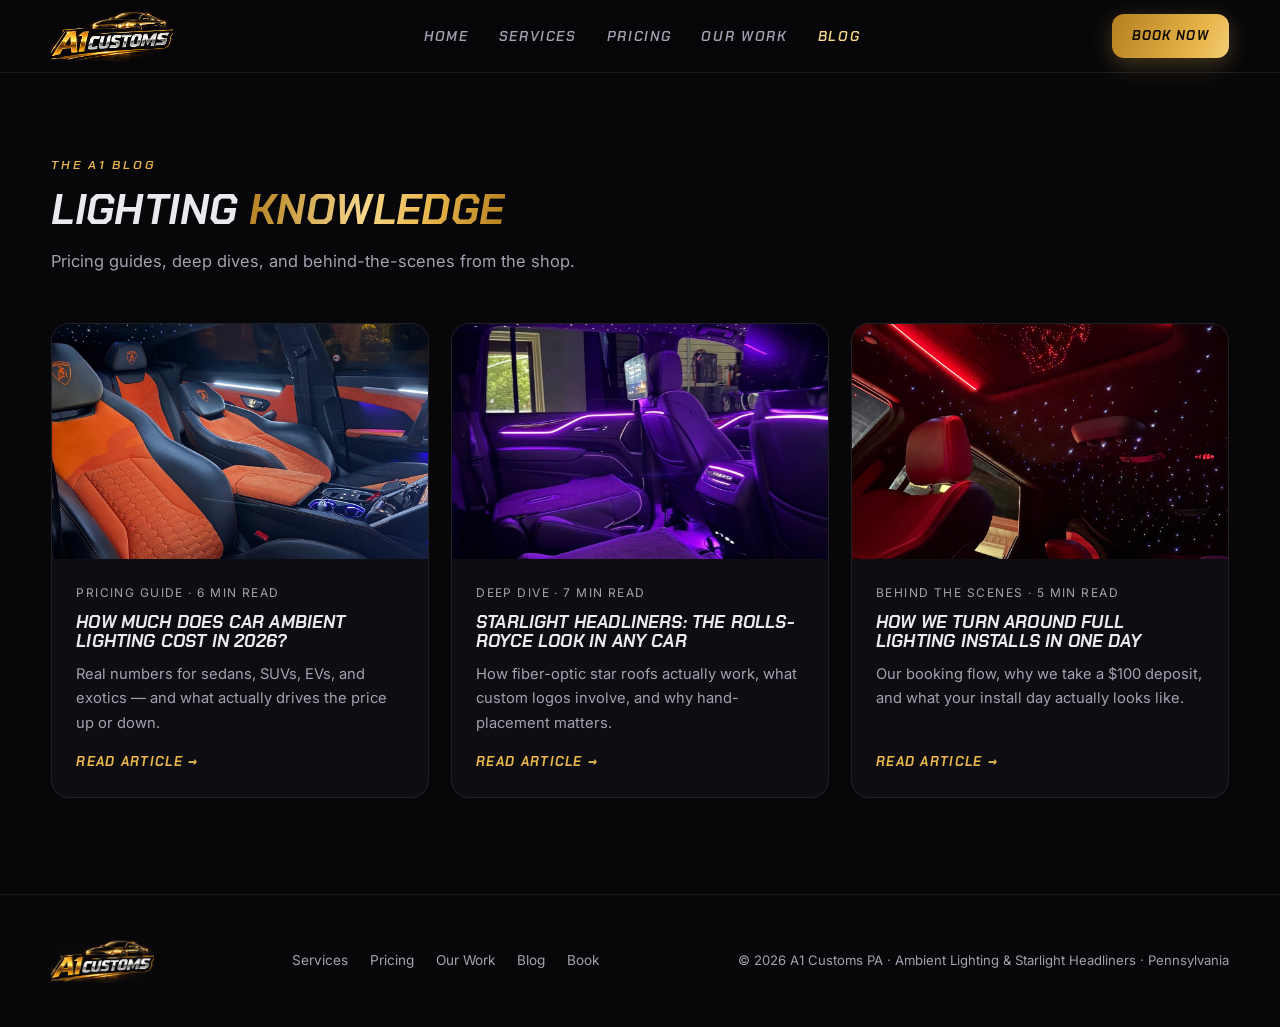
==== blog/index.html @ 13cc9f5a "A1 Customs PA website — ambient lighting & starlight headliners Full static site: home, gallery (9 p" ====
<!DOCTYPE html>
<html lang="en">
<head>
  <meta charset="UTF-8" />
  <meta name="viewport" content="width=device-width, initial-scale=1.0" />
  <title>Blog — A1 Customs PA | Ambient Lighting &amp; Starlight Guides</title>
  <meta name="description" content="Guides and behind-the-scenes from A1 Customs PA: ambient lighting pricing, starlight headliners explained, and how our same-day installs work." />
  <link rel="icon" type="image/png" href="../assets/img/logo.png" />
  <link rel="preconnect" href="https://fonts.googleapis.com" />
  <link rel="preconnect" href="https://fonts.gstatic.com" crossorigin />
  <link href="https://fonts.googleapis.com/css2?family=Chakra+Petch:ital,wght@0,600;0,700;1,600;1,700&family=Inter:wght@400;500;600&display=swap" rel="stylesheet" />
  <link rel="stylesheet" href="../css/style.css" />
</head>
<body>

  <nav class="nav">
    <div class="container nav-inner">
      <a class="nav-logo" href="../index.html"><img src="../assets/img/logo-tight.png" alt="A1 Customs PA" /></a>
      <ul class="nav-links">
        <li><a href="../index.html">Home</a></li>
        <li><a href="../index.html#services">Services</a></li>
        <li><a href="../index.html#pricing">Pricing</a></li>
        <li><a href="../gallery.html">Our Work</a></li>
        <li><a href="index.html" class="active">Blog</a></li>
      </ul>
      <div style="display:flex;align-items:center;gap:14px;">
        <a href="../book.html" class="btn btn-gold">Book Now</a>
        <button class="nav-burger" aria-label="Menu"><span></span><span></span><span></span></button>
      </div>
    </div>
  </nav>

  <section class="section" style="padding-top:150px;">
    <div class="container">
      <div class="section-head">
        <span class="eyebrow">The A1 Blog</span>
        <h2>Lighting <span class="gold-text">Knowledge</span></h2>
        <p>Pricing guides, deep dives, and behind-the-scenes from the shop.</p>
      </div>
      <div class="cards-3">
        <a class="blog-card reveal" href="ambient-lighting-cost.html">
          <div class="media"><img src="../assets/img/urus-orange-interior.jpg" alt="" loading="lazy" /></div>
          <div class="body">
            <div class="meta">Pricing Guide · 6 min read</div>
            <h3>How Much Does Car Ambient Lighting Cost in 2026?</h3>
            <p>Real numbers for sedans, SUVs, EVs, and exotics — and what actually drives the price up or down.</p>
            <span class="read">Read Article →</span>
          </div>
        </a>
        <a class="blog-card reveal" href="starlight-headliners.html">
          <div class="media"><img src="../assets/img/escalade-purple-starlight.jpg" alt="" loading="lazy" /></div>
          <div class="body">
            <div class="meta">Deep Dive · 7 min read</div>
            <h3>Starlight Headliners: The Rolls-Royce Look In Any Car</h3>
            <p>How fiber-optic star roofs actually work, what custom logos involve, and why hand-placement matters.</p>
            <span class="read">Read Article →</span>
          </div>
        </a>
        <a class="blog-card reveal" href="same-day-installs.html">
          <div class="media"><img src="../assets/img/hellcat-red-starlight.jpg" alt="" loading="lazy" /></div>
          <div class="body">
            <div class="meta">Behind The Scenes · 5 min read</div>
            <h3>How We Turn Around Full Lighting Installs In One Day</h3>
            <p>Our booking flow, why we take a $100 deposit, and what your install day actually looks like.</p>
            <span class="read">Read Article →</span>
          </div>
        </a>
      </div>
    </div>
  </section>

  <footer>
    <div class="container foot-inner">
      <img src="../assets/img/logo-tight.png" alt="A1 Customs PA" />
      <div class="foot-links">
        <a href="../index.html#services">Services</a>
        <a href="../index.html#pricing">Pricing</a>
        <a href="../gallery.html">Our Work</a>
        <a href="index.html">Blog</a>
        <a href="../book.html">Book</a>
      </div>
      <p>© 2026 A1 Customs PA · Ambient Lighting &amp; Starlight Headliners · Pennsylvania</p>
    </div>
  </footer>

  <script src="../js/main.js"></script>
</body>
</html>
---- css/style.css ----
/* ============================================================
   A1 CUSTOMS PA — ambient lighting & starlight headliners
   Black chrome + gold, with RGB ambient glow accents
   ============================================================ */

:root {
  --bg: #07070a;
  --bg-2: #0d0d12;
  --bg-3: #14141b;
  --line: rgba(255, 255, 255, 0.08);
  --text: #e9e9ee;
  --muted: #a2a2b0;
  --gold: #e8b64c;
  --gold-2: #f6d78a;
  --gold-deep: #b47f1f;
  --glow-a: #7b2ff7; /* purple */
  --glow-b: #00d4ff; /* cyan   */
  --glow-c: #ff2d78; /* magenta*/
  --radius: 18px;
  --font-display: "Chakra Petch", sans-serif;
  --font-body: "Inter", -apple-system, sans-serif;
}

* { margin: 0; padding: 0; box-sizing: border-box; }
html { scroll-behavior: smooth; }

body {
  background: var(--bg);
  color: var(--text);
  font-family: var(--font-body);
  font-size: 16.5px;
  line-height: 1.65;
  -webkit-font-smoothing: antialiased;
  overflow-x: hidden;
}

img, video { max-width: 100%; display: block; }
a { color: inherit; text-decoration: none; }

h1, h2, h3, h4 {
  font-family: var(--font-display);
  font-weight: 700;
  font-style: italic;
  letter-spacing: 0.01em;
  line-height: 1.12;
  text-transform: uppercase;
}

.container { width: min(1180px, 92%); margin: 0 auto; }

::selection { background: var(--gold); color: #000; }

/* ---------- gold + glow utilities ---------- */
.gold-text {
  background: linear-gradient(100deg, var(--gold-deep) 0%, var(--gold-2) 45%, var(--gold) 70%, var(--gold-deep) 100%);
  -webkit-background-clip: text;
  background-clip: text;
  color: transparent;
}
.ambient-line {
  height: 2px;
  border: 0;
  background: linear-gradient(90deg, transparent, var(--glow-a), var(--glow-b), var(--glow-c), transparent);
  filter: drop-shadow(0 0 6px rgba(123, 47, 247, 0.8));
}

.eyebrow {
  font-family: var(--font-display);
  font-style: italic;
  font-weight: 600;
  text-transform: uppercase;
  letter-spacing: 0.22em;
  font-size: 0.78rem;
  color: var(--gold);
}

.section { padding: 96px 0; position: relative; }
.section-head { max-width: 640px; margin-bottom: 48px; }
.section-head h2 { font-size: clamp(1.7rem, 3.6vw, 2.6rem); margin: 10px 0 14px; }
.section-head p { color: var(--muted); }

/* ---------- nav ---------- */
.nav {
  position: fixed; inset: 0 0 auto 0; z-index: 60;
  backdrop-filter: blur(14px);
  -webkit-backdrop-filter: blur(14px);
  background: rgba(7, 7, 10, 0.72);
  border-bottom: 1px solid var(--line);
  transition: background 0.3s ease;
}
.nav-inner {
  display: flex; align-items: center; justify-content: space-between;
  height: 72px;
}
.nav-logo img { height: 52px; width: auto; mix-blend-mode: screen; }
.nav-links { display: flex; align-items: center; gap: 30px; list-style: none; }
.nav-links a {
  font-family: var(--font-display); font-style: italic; font-weight: 600;
  font-size: 0.86rem; letter-spacing: 0.12em; text-transform: uppercase;
  color: var(--muted); transition: color 0.2s;
}
.nav-links a:hover, .nav-links a.active { color: var(--gold-2); }

.btn {
  display: inline-flex; align-items: center; justify-content: center; gap: 10px;
  font-family: var(--font-display); font-style: italic; font-weight: 700;
  text-transform: uppercase; letter-spacing: 0.1em; font-size: 0.9rem;
  padding: 14px 28px; border-radius: 12px; border: 0; cursor: pointer;
  transition: transform 0.18s ease, box-shadow 0.18s ease, filter 0.18s;
}
.btn-gold {
  background: linear-gradient(115deg, var(--gold-deep), var(--gold) 40%, var(--gold-2) 60%, var(--gold-deep));
  background-size: 200% 100%;
  color: #120c02;
  box-shadow: 0 6px 24px rgba(232, 182, 76, 0.28);
}
.btn-gold:hover { transform: translateY(-2px); background-position: 100% 0; box-shadow: 0 10px 34px rgba(232, 182, 76, 0.4); }
.btn-ghost {
  background: transparent; color: var(--text);
  border: 1px solid rgba(255, 255, 255, 0.22);
}
.btn-ghost:hover { border-color: var(--gold); color: var(--gold-2); transform: translateY(-2px); }
.btn-lg { padding: 17px 36px; font-size: 1rem; }
.nav .btn { padding: 11px 20px; font-size: 0.8rem; }

.nav-burger { display: none; background: none; border: 0; cursor: pointer; padding: 8px; }
.nav-burger span { display: block; width: 24px; height: 2px; background: var(--text); margin: 5px 0; transition: 0.25s; }

/* ---------- hero ---------- */
.hero {
  position: relative; min-height: 100svh;
  display: flex; align-items: center;
  padding: 130px 0 80px;
  overflow: hidden;
  background:
    radial-gradient(900px 500px at 85% 15%, rgba(123, 47, 247, 0.14), transparent 60%),
    radial-gradient(700px 460px at 10% 85%, rgba(0, 212, 255, 0.1), transparent 60%),
    var(--bg);
}
#starfield { position: absolute; inset: 0; width: 100%; height: 100%; pointer-events: none; }

.hero-grid {
  position: relative; z-index: 2;
  display: grid; grid-template-columns: 1.15fr 0.85fr;
  gap: 56px; align-items: center;
}
.hero h1 {
  font-size: clamp(2.3rem, 5.4vw, 4rem);
  margin: 18px 0 20px;
}
.hero-sub { color: var(--muted); font-size: 1.1rem; max-width: 520px; margin-bottom: 34px; }
.hero-ctas { display: flex; gap: 16px; flex-wrap: wrap; margin-bottom: 44px; }

.hero-stats { display: flex; gap: 34px; flex-wrap: wrap; }
.hero-stat .num {
  font-family: var(--font-display); font-style: italic; font-weight: 700;
  font-size: 1.5rem; color: var(--gold);
}
.hero-stat .lbl { font-size: 0.8rem; color: var(--muted); letter-spacing: 0.06em; text-transform: uppercase; }

/* phone-frame video */
.hero-media { display: flex; justify-content: center; }
.phone-frame {
  position: relative; width: min(330px, 78vw); aspect-ratio: 9 / 16;
  border-radius: 34px; overflow: hidden;
  border: 1px solid rgba(255, 255, 255, 0.16);
  box-shadow:
    0 0 0 6px rgba(255, 255, 255, 0.04),
    0 30px 80px rgba(0, 0, 0, 0.7),
    0 0 60px rgba(123, 47, 247, 0.35),
    0 0 120px rgba(0, 212, 255, 0.18);
}
.phone-frame video { width: 100%; height: 100%; object-fit: cover; }
.phone-frame::after {
  content: ""; position: absolute; inset: 0; pointer-events: none;
  background: linear-gradient(180deg, rgba(0,0,0,0.18), transparent 22%, transparent 78%, rgba(0,0,0,0.3));
}

/* ---------- ticker ---------- */
.ticker {
  border-top: 1px solid var(--line); border-bottom: 1px solid var(--line);
  background: var(--bg-2); overflow: hidden; padding: 16px 0;
}
.ticker-track {
  display: flex; gap: 56px; white-space: nowrap; width: max-content;
  animation: ticker 30s linear infinite;
}
.ticker span {
  font-family: var(--font-display); font-style: italic; font-weight: 600;
  text-transform: uppercase; letter-spacing: 0.16em; font-size: 0.84rem;
  color: var(--muted);
}
.ticker span b { color: var(--gold); font-weight: 700; }
@keyframes ticker { to { transform: translateX(-50%); } }

/* ---------- service / pricing cards ---------- */
.cards-3 { display: grid; grid-template-columns: repeat(3, 1fr); gap: 22px; }

.svc-card {
  position: relative; border-radius: var(--radius); overflow: hidden;
  background: var(--bg-2); border: 1px solid var(--line);
  transition: transform 0.25s ease, box-shadow 0.25s ease, border-color 0.25s;
}
.svc-card:hover { transform: translateY(-6px); border-color: rgba(232, 182, 76, 0.5); box-shadow: 0 24px 60px rgba(0, 0, 0, 0.55); }
.svc-card .media { position: relative; aspect-ratio: 4 / 3; overflow: hidden; }
.svc-card .media img, .svc-card .media video { width: 100%; height: 100%; object-fit: cover; transition: transform 0.5s ease; }
.svc-card:hover .media img, .svc-card:hover .media video { transform: scale(1.05); }
.svc-card .media::after {
  content: ""; position: absolute; inset: 0;
  background: linear-gradient(180deg, transparent 45%, rgba(7, 7, 10, 0.92));
}
.svc-card .body { padding: 22px 24px 26px; position: relative; margin-top: -46px; z-index: 2; }
.svc-card h3 { font-size: 1.2rem; margin-bottom: 8px; }
.svc-card p { color: var(--muted); font-size: 0.95rem; }

.price-tag {
  display: inline-block; margin-top: 14px;
  font-family: var(--font-display); font-style: italic; font-weight: 700;
  font-size: 1.25rem; color: var(--gold);
}
.price-tag small { font-size: 0.72rem; color: var(--muted); font-weight: 600; letter-spacing: 0.08em; margin-right: 6px; }

/* ---------- pricing table ---------- */
.pricing-wrap { display: grid; grid-template-columns: repeat(3, 1fr); gap: 22px; align-items: stretch; }
.price-col {
  background: var(--bg-2); border: 1px solid var(--line); border-radius: var(--radius);
  padding: 34px 30px; position: relative; overflow: hidden;
  display: flex; flex-direction: column;
}
.price-col.featured {
  border-color: rgba(232, 182, 76, 0.55);
  background:
    radial-gradient(420px 220px at 50% 0%, rgba(232, 182, 76, 0.1), transparent 70%),
    var(--bg-2);
  box-shadow: 0 20px 60px rgba(0, 0, 0, 0.5);
}
.price-col .tag {
  position: absolute; top: 18px; right: 18px;
  font-family: var(--font-display); font-style: italic; font-weight: 700;
  font-size: 0.66rem; letter-spacing: 0.14em; text-transform: uppercase;
  color: #120c02; background: linear-gradient(115deg, var(--gold), var(--gold-2));
  padding: 5px 10px; border-radius: 30px;
}
.price-col h3 { font-size: 1.15rem; margin-bottom: 4px; }
.price-col .col-sub { color: var(--muted); font-size: 0.86rem; margin-bottom: 20px; }
.price-rows { list-style: none; margin-bottom: 24px; flex: 1; }
.price-rows li {
  display: flex; justify-content: space-between; align-items: baseline; gap: 12px;
  padding: 13px 0; border-bottom: 1px dashed rgba(255, 255, 255, 0.1);
  font-size: 0.97rem;
}
.price-rows li:last-child { border-bottom: 0; }
.price-rows .veh { color: var(--text); }
.price-rows .veh small { display: block; color: var(--muted); font-size: 0.78rem; }
.price-rows .amt {
  font-family: var(--font-display); font-style: italic; font-weight: 700;
  color: var(--gold); white-space: nowrap;
}
.price-rows .amt small { font-size: 0.66rem; color: var(--muted); letter-spacing: 0.06em; margin-right: 4px; }

.same-day {
  margin-top: 40px; text-align: center;
  border: 1px solid rgba(232, 182, 76, 0.35); border-radius: var(--radius);
  background:
    radial-gradient(600px 200px at 50% 0%, rgba(232, 182, 76, 0.08), transparent 70%),
    var(--bg-2);
  padding: 30px 24px;
  font-family: var(--font-display); font-style: italic; font-weight: 700;
  text-transform: uppercase; letter-spacing: 0.1em; font-size: 1.05rem;
}
.same-day b { color: var(--gold); }

/* ---------- gallery ---------- */
.masonry { columns: 3; column-gap: 18px; }
.masonry > * { break-inside: avoid; margin-bottom: 18px; }
.g-item {
  position: relative; border-radius: 14px; overflow: hidden;
  border: 1px solid var(--line); cursor: pointer;
  transition: transform 0.25s, box-shadow 0.25s;
}
.g-item:hover { transform: translateY(-4px); box-shadow: 0 18px 50px rgba(0, 0, 0, 0.6); }
.g-item img, .g-item video { width: 100%; }
.g-item .cap {
  position: absolute; inset: auto 0 0 0; padding: 30px 16px 12px;
  background: linear-gradient(180deg, transparent, rgba(0, 0, 0, 0.85));
  font-family: var(--font-display); font-style: italic; font-weight: 600;
  font-size: 0.8rem; letter-spacing: 0.1em; text-transform: uppercase;
  color: rgba(255, 255, 255, 0.9);
  opacity: 0; transition: opacity 0.25s;
}
.g-item:hover .cap { opacity: 1; }
.g-item .play-badge {
  position: absolute; top: 12px; right: 12px;
  width: 34px; height: 34px; border-radius: 50%;
  background: rgba(0, 0, 0, 0.55); backdrop-filter: blur(6px);
  display: flex; align-items: center; justify-content: center;
  color: var(--gold); font-size: 0.7rem;
  border: 1px solid rgba(255, 255, 255, 0.2);
}

/* lightbox */
.lightbox {
  position: fixed; inset: 0; z-index: 90; display: none;
  align-items: center; justify-content: center;
  background: rgba(4, 4, 6, 0.94); backdrop-filter: blur(10px);
  padding: 4vh 4vw;
}
.lightbox.open { display: flex; }
.lightbox img, .lightbox video { max-height: 88vh; max-width: 92vw; border-radius: 12px; }
.lightbox-close {
  position: absolute; top: 22px; right: 26px; background: none; border: 0;
  color: #fff; font-size: 2rem; cursor: pointer; line-height: 1;
}

/* ---------- process ---------- */
.steps { display: grid; grid-template-columns: repeat(4, 1fr); gap: 20px; counter-reset: step; }
.step {
  background: var(--bg-2); border: 1px solid var(--line); border-radius: var(--radius);
  padding: 28px 24px; position: relative;
}
.step::before {
  counter-increment: step; content: "0" counter(step);
  font-family: var(--font-display); font-style: italic; font-weight: 700;
  font-size: 2rem;
  background: linear-gradient(115deg, var(--gold-deep), var(--gold-2));
  -webkit-background-clip: text; background-clip: text; color: transparent;
  display: block; margin-bottom: 10px;
}
.step h3 { font-size: 1rem; margin-bottom: 8px; }
.step p { color: var(--muted); font-size: 0.9rem; }

/* ---------- deposit ---------- */
.deposit-box {
  display: grid; grid-template-columns: 1fr 1fr; gap: 40px; align-items: center;
  background:
    radial-gradient(600px 300px at 0% 50%, rgba(123, 47, 247, 0.12), transparent 60%),
    var(--bg-2);
  border: 1px solid var(--line); border-radius: 24px; padding: 48px;
}
.deposit-box h2 { font-size: clamp(1.5rem, 3vw, 2.1rem); margin: 8px 0 16px; }
.deposit-box p { color: var(--muted); }
.deposit-rules { list-style: none; margin-top: 18px; }
.deposit-rules li {
  padding: 10px 0 10px 30px; position: relative; color: var(--text); font-size: 0.97rem;
}
.deposit-rules li::before {
  content: "→"; position: absolute; left: 0; color: var(--gold); font-weight: 700;
}
.deposit-amount {
  text-align: center; padding: 40px 20px;
  border: 1px dashed rgba(232, 182, 76, 0.45); border-radius: 20px;
}
.deposit-amount .big {
  font-family: var(--font-display); font-style: italic; font-weight: 700;
  font-size: 4rem; line-height: 1;
  background: linear-gradient(115deg, var(--gold-deep), var(--gold-2) 60%, var(--gold));
  -webkit-background-clip: text; background-clip: text; color: transparent;
}
.deposit-amount .sub { color: var(--muted); text-transform: uppercase; letter-spacing: 0.14em; font-size: 0.78rem; margin-top: 10px; }

/* ---------- blog cards ---------- */
.blog-card {
  background: var(--bg-2); border: 1px solid var(--line); border-radius: var(--radius);
  overflow: hidden; transition: transform 0.25s, border-color 0.25s;
  display: flex; flex-direction: column;
}
.blog-card:hover { transform: translateY(-6px); border-color: rgba(232, 182, 76, 0.45); }
.blog-card .media { aspect-ratio: 16 / 10; overflow: hidden; }
.blog-card .media img { width: 100%; height: 100%; object-fit: cover; }
.blog-card .body { padding: 24px; flex: 1; display: flex; flex-direction: column; }
.blog-card .meta { font-size: 0.75rem; color: var(--muted); text-transform: uppercase; letter-spacing: 0.12em; margin-bottom: 10px; }
.blog-card h3 { font-size: 1.1rem; margin-bottom: 10px; }
.blog-card p { color: var(--muted); font-size: 0.92rem; flex: 1; }
.blog-card .read { margin-top: 16px; color: var(--gold); font-family: var(--font-display); font-style: italic; font-weight: 700; font-size: 0.82rem; letter-spacing: 0.1em; text-transform: uppercase; }

/* ---------- article ---------- */
.article { max-width: 760px; margin: 0 auto; padding: 140px 0 90px; }
.article h1 { font-size: clamp(1.9rem, 4vw, 2.8rem); margin: 14px 0 18px; }
.article .meta { color: var(--muted); font-size: 0.85rem; text-transform: uppercase; letter-spacing: 0.12em; }
.article .lede { font-size: 1.15rem; color: var(--muted); margin: 20px 0 30px; }
.article img { border-radius: 14px; margin: 30px 0; border: 1px solid var(--line); }
.article h2 { font-size: 1.45rem; margin: 44px 0 14px; }
.article h3 { font-size: 1.15rem; margin: 30px 0 10px; }
.article p { margin-bottom: 18px; color: #cfcfd8; }
.article ul, .article ol { margin: 0 0 18px 22px; color: #cfcfd8; }
.article li { margin-bottom: 8px; }
.article table { width: 100%; border-collapse: collapse; margin: 24px 0; }
.article th, .article td { text-align: left; padding: 12px 14px; border-bottom: 1px solid var(--line); }
.article th { font-family: var(--font-display); font-style: italic; text-transform: uppercase; font-size: 0.78rem; letter-spacing: 0.1em; color: var(--gold); }
.article td.amt { font-family: var(--font-display); font-style: italic; font-weight: 700; color: var(--gold); }
.article blockquote {
  border-left: 3px solid var(--gold); padding: 6px 0 6px 20px; margin: 24px 0;
  color: var(--text); font-style: italic;
}
.article .cta-strip {
  margin-top: 44px; padding: 30px; border-radius: var(--radius);
  background: var(--bg-2); border: 1px solid rgba(232, 182, 76, 0.35);
  display: flex; align-items: center; justify-content: space-between; gap: 20px; flex-wrap: wrap;
}

/* ---------- booking ---------- */
.book-grid { display: grid; grid-template-columns: 1.05fr 0.95fr; gap: 48px; align-items: start; }
.form-card {
  background: var(--bg-2); border: 1px solid var(--line); border-radius: 22px; padding: 38px;
}
.form-card label {
  display: block; font-family: var(--font-display); font-style: italic; font-weight: 600;
  font-size: 0.78rem; letter-spacing: 0.12em; text-transform: uppercase;
  color: var(--muted); margin: 20px 0 8px;
}
.form-card input, .form-card select, .form-card textarea {
  width: 100%; background: var(--bg); color: var(--text);
  border: 1px solid rgba(255, 255, 255, 0.14); border-radius: 12px;
  padding: 14px 16px; font-family: var(--font-body); font-size: 1rem;
  transition: border-color 0.2s, box-shadow 0.2s;
}
.form-card input:focus, .form-card select:focus, .form-card textarea:focus {
  outline: none; border-color: var(--gold);
  box-shadow: 0 0 0 3px rgba(232, 182, 76, 0.15);
}
.form-row { display: grid; grid-template-columns: 1fr 1fr; gap: 16px; }
.form-card .btn { width: 100%; margin-top: 28px; }
.form-note { font-size: 0.83rem; color: var(--muted); margin-top: 14px; text-align: center; }

.book-summary { position: sticky; top: 100px; }
.sum-card {
  background: var(--bg-2); border: 1px solid var(--line); border-radius: 22px; padding: 32px;
  margin-bottom: 20px;
}
.sum-card h3 { font-size: 1.05rem; margin-bottom: 16px; }
.sum-card ul { list-style: none; }
.sum-card li { display: flex; justify-content: space-between; padding: 10px 0; border-bottom: 1px dashed rgba(255,255,255,0.08); font-size: 0.95rem; }
.sum-card li:last-child { border: 0; }
.sum-card .amt { font-family: var(--font-display); font-style: italic; font-weight: 700; color: var(--gold); }

/* ---------- contact / footer ---------- */
.contact-band {
  text-align: center; padding: 110px 0;
  background:
    radial-gradient(800px 400px at 50% 100%, rgba(232, 182, 76, 0.1), transparent 65%),
    var(--bg-2);
  border-top: 1px solid var(--line);
}
.contact-band h2 { font-size: clamp(1.9rem, 4.4vw, 3rem); margin-bottom: 16px; }
.contact-band p { color: var(--muted); max-width: 520px; margin: 0 auto 34px; }
.contact-links { display: flex; gap: 18px; justify-content: center; flex-wrap: wrap; margin-top: 30px; }
.contact-links a {
  display: inline-flex; align-items: center; gap: 10px;
  color: var(--muted); font-size: 0.95rem; padding: 10px 18px;
  border: 1px solid var(--line); border-radius: 40px; transition: 0.2s;
}
.contact-links a:hover { color: var(--gold-2); border-color: rgba(232, 182, 76, 0.5); }

footer {
  border-top: 1px solid var(--line); padding: 44px 0; background: var(--bg);
}
.foot-inner { display: flex; align-items: center; justify-content: space-between; gap: 24px; flex-wrap: wrap; }
.foot-inner img { height: 44px; mix-blend-mode: screen; }
.foot-inner p { color: var(--muted); font-size: 0.82rem; }
.foot-links { display: flex; gap: 22px; }
.foot-links a { color: var(--muted); font-size: 0.85rem; transition: color 0.2s; }
.foot-links a:hover { color: var(--gold-2); }

/* ---------- reveal on scroll ---------- */
.reveal { opacity: 0; transform: translateY(26px); transition: opacity 0.7s ease, transform 0.7s ease; }
.reveal.in { opacity: 1; transform: none; }

/* ---------- responsive ---------- */
@media (max-width: 980px) {
  .hero-grid { grid-template-columns: 1fr; gap: 44px; }
  .hero { padding-top: 110px; }
  .cards-3, .pricing-wrap { grid-template-columns: 1fr; }
  .steps { grid-template-columns: 1fr 1fr; }
  .masonry { columns: 2; }
  .deposit-box { grid-template-columns: 1fr; padding: 34px 26px; }
  .book-grid { grid-template-columns: 1fr; }
  .book-summary { position: static; }
}
@media (max-width: 760px) {
  .nav-links {
    position: fixed; inset: 72px 0 auto 0; z-index: 59;
    flex-direction: column; gap: 0; padding: 10px 0 20px;
    background: rgba(7, 7, 10, 0.97); border-bottom: 1px solid var(--line);
    display: none;
  }
  .nav-links.open { display: flex; }
  .nav-links li { width: 100%; text-align: center; }
  .nav-links a { display: block; padding: 14px 0; }
  .nav-burger { display: block; }
  .section { padding: 70px 0; }
  .steps { grid-template-columns: 1fr; }
  .masonry { columns: 1; }
  .form-row { grid-template-columns: 1fr; }
}
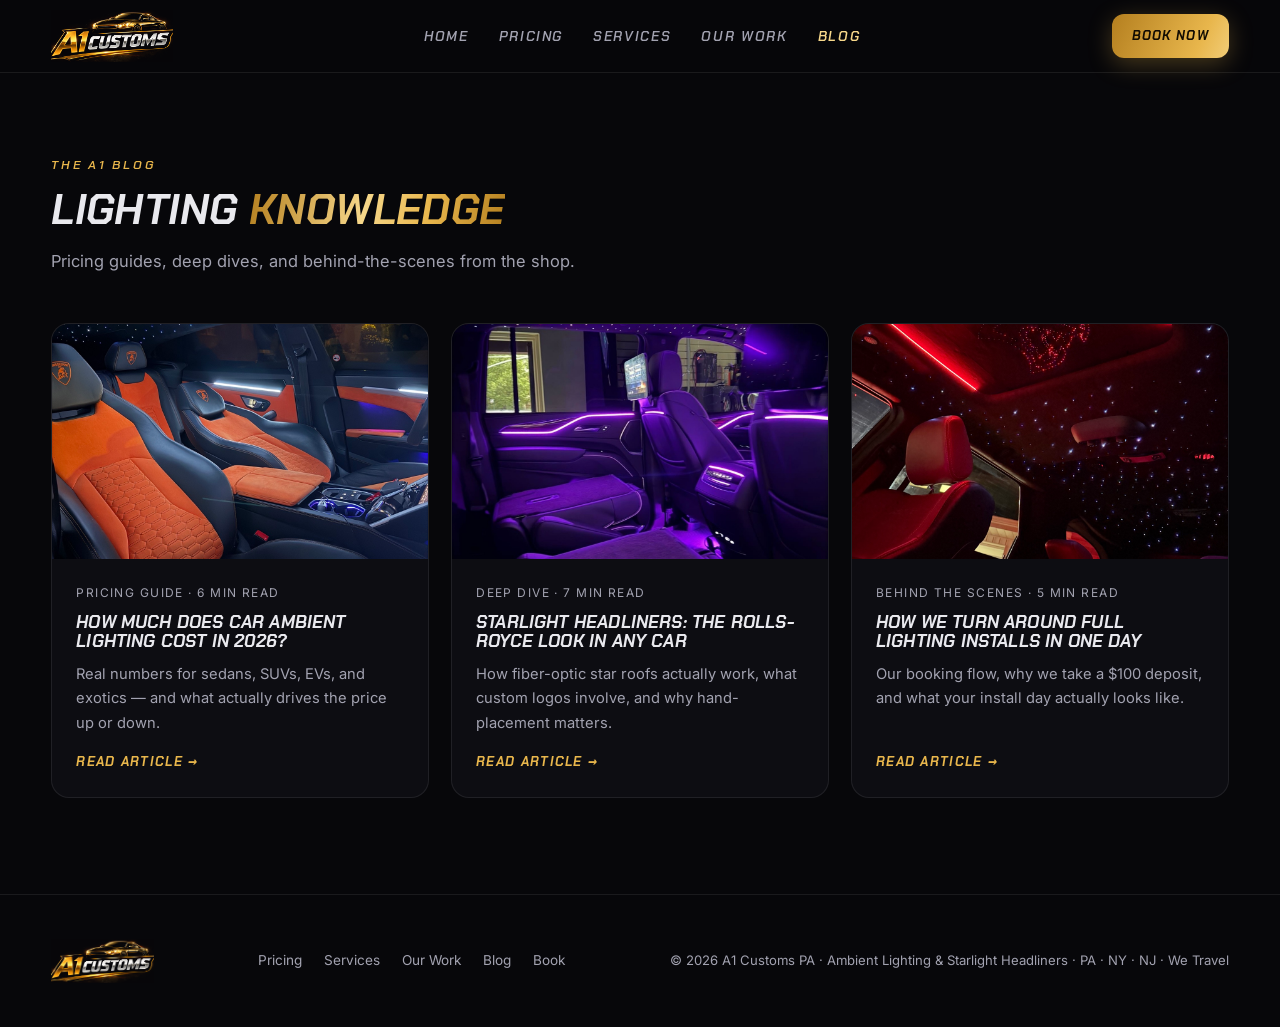
==== commit 067c0b58: "UX + branding pass: transparent logo, cleaner pricing, tri-state travel messaging - Logo: background" ====
--- a/blog/index.html
+++ b/blog/index.html
@@ -15,11 +15,11 @@
 
   <nav class="nav">
     <div class="container nav-inner">
-      <a class="nav-logo" href="../index.html"><img src="../assets/img/logo-tight.png" alt="A1 Customs PA" /></a>
+      <a class="nav-logo" href="../index.html"><img src="../assets/img/logo-transparent.png" alt="A1 Customs PA" /></a>
       <ul class="nav-links">
         <li><a href="../index.html">Home</a></li>
+        <li><a href="../index.html#pricing">Pricing</a></li>
         <li><a href="../index.html#services">Services</a></li>
-        <li><a href="../index.html#pricing">Pricing</a></li>
         <li><a href="../gallery.html">Our Work</a></li>
         <li><a href="index.html" class="active">Blog</a></li>
       </ul>
@@ -71,17 +71,23 @@
 
   <footer>
     <div class="container foot-inner">
-      <img src="../assets/img/logo-tight.png" alt="A1 Customs PA" />
+      <img src="../assets/img/logo-transparent.png" alt="A1 Customs PA" />
       <div class="foot-links">
+        <a href="../index.html#pricing">Pricing</a>
         <a href="../index.html#services">Services</a>
-        <a href="../index.html#pricing">Pricing</a>
         <a href="../gallery.html">Our Work</a>
         <a href="index.html">Blog</a>
         <a href="../book.html">Book</a>
       </div>
-      <p>© 2026 A1 Customs PA · Ambient Lighting &amp; Starlight Headliners · Pennsylvania</p>
+      <p>© 2026 A1 Customs PA · Ambient Lighting &amp; Starlight Headliners · PA · NY · NJ · We Travel</p>
     </div>
   </footer>
+
+  <div class="action-bar">
+    <a href="tel:+17328121285">📞 Call</a>
+    <a href="sms:+17328121285">💬 Text</a>
+    <a href="../book.html" class="ab-book">⚡ Book Now</a>
+  </div>
 
   <script src="../js/main.js"></script>
 </body>
--- a/css/style.css
+++ b/css/style.css
@@ -92,7 +92,7 @@
   display: flex; align-items: center; justify-content: space-between;
   height: 72px;
 }
-.nav-logo img { height: 52px; width: auto; mix-blend-mode: screen; }
+.nav-logo img { height: 52px; width: auto; }
 .nav-links { display: flex; align-items: center; gap: 30px; list-style: none; }
 .nav-links a {
   font-family: var(--font-display); font-style: italic; font-weight: 600;
@@ -144,6 +144,7 @@
   display: grid; grid-template-columns: 1.15fr 0.85fr;
   gap: 56px; align-items: center;
 }
+.hero .eyebrow { font-size: 1.05rem; letter-spacing: 0.18em; }
 .hero h1 {
   font-size: clamp(2.3rem, 5.4vw, 4rem);
   margin: 18px 0 20px;
@@ -455,11 +456,89 @@
   border-top: 1px solid var(--line); padding: 44px 0; background: var(--bg);
 }
 .foot-inner { display: flex; align-items: center; justify-content: space-between; gap: 24px; flex-wrap: wrap; }
-.foot-inner img { height: 44px; mix-blend-mode: screen; }
+.foot-inner img { height: 44px; }
 .foot-inner p { color: var(--muted); font-size: 0.82rem; }
 .foot-links { display: flex; gap: 22px; }
 .foot-links a { color: var(--muted); font-size: 0.85rem; transition: color 0.2s; }
 .foot-links a:hover { color: var(--gold-2); }
+
+/* ---------- mobile sticky action bar ---------- */
+.action-bar {
+  position: fixed; left: 0; right: 0; bottom: 0; z-index: 70;
+  display: none; grid-template-columns: 1fr 1fr 1.5fr; gap: 8px;
+  padding: 10px 12px calc(10px + env(safe-area-inset-bottom));
+  background: rgba(7, 7, 10, 0.94);
+  backdrop-filter: blur(14px); -webkit-backdrop-filter: blur(14px);
+  border-top: 1px solid var(--line);
+}
+.action-bar a {
+  display: flex; align-items: center; justify-content: center; gap: 6px;
+  font-family: var(--font-display); font-style: italic; font-weight: 700;
+  font-size: 0.82rem; letter-spacing: 0.06em; text-transform: uppercase;
+  padding: 13px 6px; border-radius: 12px;
+  border: 1px solid rgba(255, 255, 255, 0.18); color: var(--text);
+}
+.action-bar a.ab-book {
+  background: linear-gradient(115deg, var(--gold-deep), var(--gold) 40%, var(--gold-2) 60%, var(--gold-deep));
+  color: #120c02; border: 0;
+}
+
+/* ---------- FAQ ---------- */
+.faq-list { max-width: 820px; }
+.faq-list details {
+  background: var(--bg-2); border: 1px solid var(--line); border-radius: 14px;
+  margin-bottom: 12px; overflow: hidden;
+}
+.faq-list details[open] { border-color: rgba(232, 182, 76, 0.4); }
+.faq-list summary {
+  cursor: pointer; list-style: none; padding: 18px 22px;
+  font-family: var(--font-display); font-style: italic; font-weight: 600;
+  font-size: 1rem; display: flex; justify-content: space-between; align-items: center; gap: 14px;
+}
+.faq-list summary::-webkit-details-marker { display: none; }
+.faq-list summary::after { content: "+"; color: var(--gold); font-size: 1.3rem; font-weight: 700; transition: transform 0.2s; }
+.faq-list details[open] summary::after { transform: rotate(45deg); }
+.faq-list .faq-a { padding: 0 22px 20px; color: var(--muted); font-size: 0.97rem; }
+
+/* ---------- booking picker ---------- */
+.pick-label {
+  font-family: var(--font-display); font-style: italic; font-weight: 600;
+  font-size: 0.78rem; letter-spacing: 0.12em; text-transform: uppercase;
+  color: var(--muted); margin: 24px 0 10px; display: block;
+}
+.pick-grid { display: grid; grid-template-columns: repeat(2, 1fr); gap: 10px; }
+.pick-grid.cols-3 { grid-template-columns: repeat(3, 1fr); }
+.pick-card input { position: absolute; opacity: 0; pointer-events: none; }
+.pick-card span.card {
+  display: block; cursor: pointer; text-align: center;
+  background: var(--bg); border: 1px solid rgba(255, 255, 255, 0.14);
+  border-radius: 14px; padding: 16px 10px;
+  transition: border-color 0.15s, box-shadow 0.15s, transform 0.15s;
+}
+.pick-card:hover span.card { border-color: rgba(232, 182, 76, 0.4); }
+.pick-card input:checked + span.card {
+  border-color: var(--gold);
+  box-shadow: 0 0 0 2px rgba(232, 182, 76, 0.35), 0 8px 26px rgba(0, 0, 0, 0.45);
+  transform: translateY(-2px);
+}
+.pick-card .pc-icon { font-size: 1.5rem; display: block; margin-bottom: 6px; }
+.pick-card .pc-name {
+  font-family: var(--font-display); font-style: italic; font-weight: 700;
+  text-transform: uppercase; font-size: 0.85rem; display: block; line-height: 1.25;
+}
+.pick-card .pc-sub { font-size: 0.74rem; color: var(--muted); display: block; margin-top: 4px; }
+.pick-card .pc-price {
+  font-family: var(--font-display); font-style: italic; font-weight: 700;
+  color: var(--gold); font-size: 0.95rem; display: block; margin-top: 6px;
+}
+.pick-error { display: none; color: #ff7a7a; font-size: 0.85rem; margin-top: 8px; }
+.your-price {
+  display: none; margin-top: 22px; padding: 16px 20px; border-radius: 14px; text-align: center;
+  border: 1px dashed rgba(232, 182, 76, 0.5); background: var(--bg);
+  font-family: var(--font-display); font-style: italic; font-weight: 700; text-transform: uppercase;
+  letter-spacing: 0.06em;
+}
+.your-price b { color: var(--gold); font-size: 1.25rem; }
 
 /* ---------- reveal on scroll ---------- */
 .reveal { opacity: 0; transform: translateY(26px); transition: opacity 0.7s ease, transform 0.7s ease; }
@@ -491,4 +570,7 @@
   .steps { grid-template-columns: 1fr; }
   .masonry { columns: 1; }
   .form-row { grid-template-columns: 1fr; }
-}
+  .action-bar { display: grid; }
+  body { padding-bottom: 76px; }
+  .pick-grid, .pick-grid.cols-3 { grid-template-columns: 1fr 1fr; }
+}
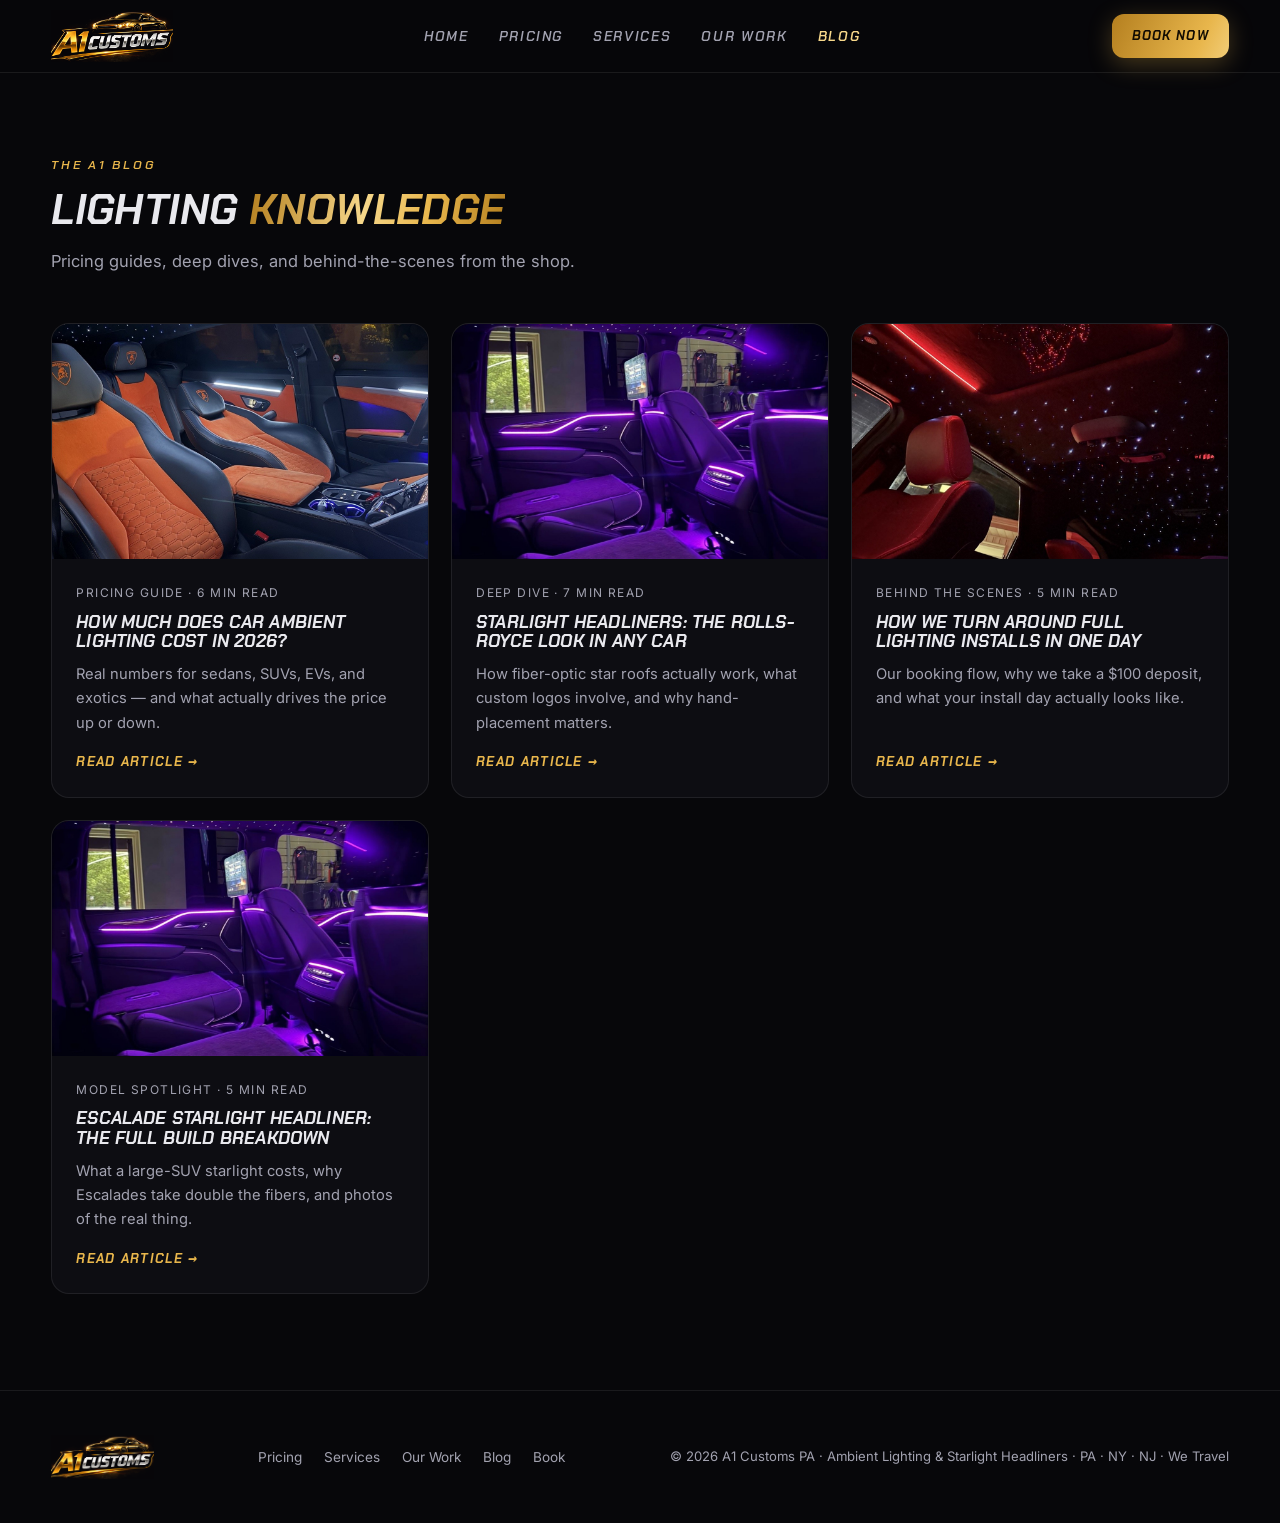
==== commit 81ecd1a1: "SEO phase 1: sitemap, robots, 4 city landing pages, Escalade model post - robots.txt + sitemap.xml (" ====
--- a/blog/index.html
+++ b/blog/index.html
@@ -65,6 +65,15 @@
             <span class="read">Read Article →</span>
           </div>
         </a>
+        <a class="blog-card reveal" href="escalade-starlight-headliner.html">
+          <div class="media"><img src="../assets/img/escalade-purple-starlight.jpg" alt="" loading="lazy" /></div>
+          <div class="body">
+            <div class="meta">Model Spotlight · 5 min read</div>
+            <h3>Escalade Starlight Headliner: The Full Build Breakdown</h3>
+            <p>What a large-SUV starlight costs, why Escalades take double the fibers, and photos of the real thing.</p>
+            <span class="read">Read Article →</span>
+          </div>
+        </a>
       </div>
     </div>
   </section>
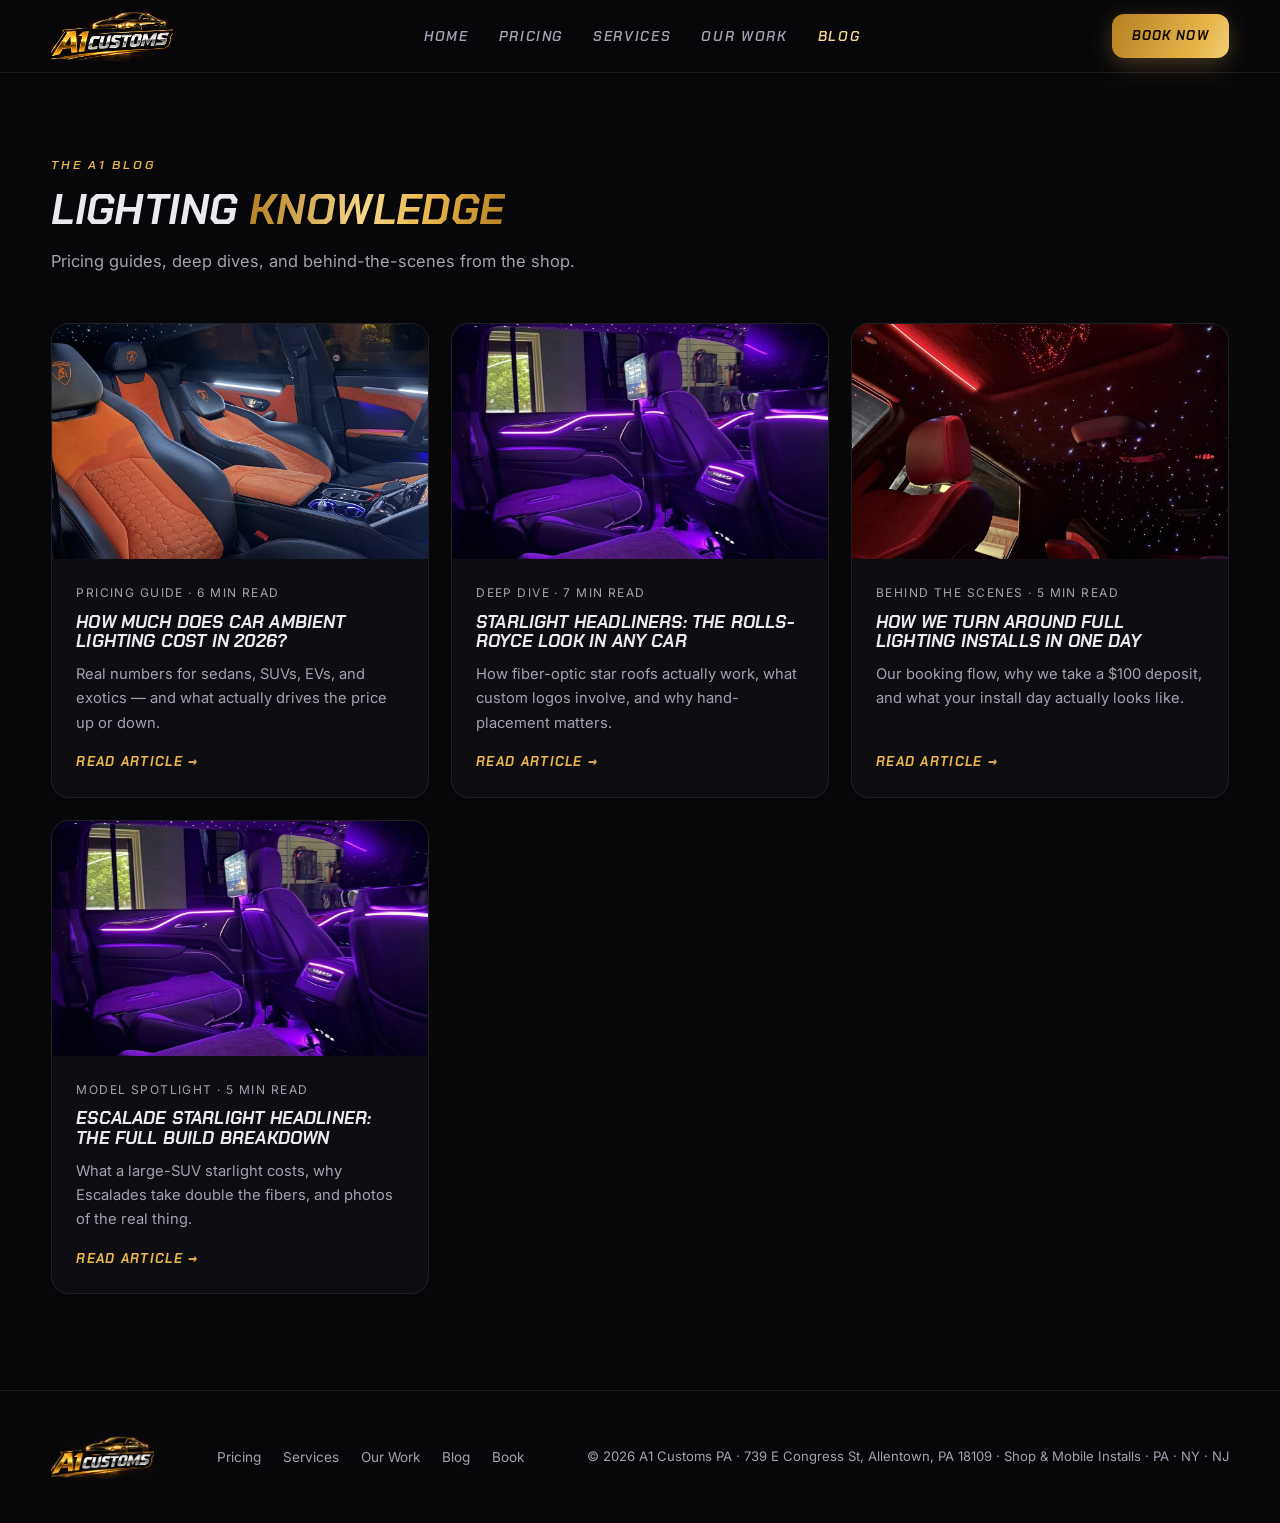
==== commit 4cb32a51: "Shop address + heavy mobile-install promotion - 739 E Congress St, Allentown PA 18109: schema Postal" ====
--- a/blog/index.html
+++ b/blog/index.html
@@ -88,7 +88,7 @@
         <a href="index.html">Blog</a>
         <a href="../book.html">Book</a>
       </div>
-      <p>© 2026 A1 Customs PA · Ambient Lighting &amp; Starlight Headliners · PA · NY · NJ · We Travel</p>
+      <p>© 2026 A1 Customs PA · 739 E Congress St, Allentown, PA 18109 · Shop &amp; Mobile Installs · PA · NY · NJ</p>
     </div>
   </footer>
 
--- a/css/style.css
+++ b/css/style.css
@@ -236,7 +236,7 @@
   box-shadow: 0 20px 60px rgba(0, 0, 0, 0.5);
 }
 .price-col .tag {
-  position: absolute; top: 18px; right: 18px;
+  display: inline-block; margin-bottom: 12px;
   font-family: var(--font-display); font-style: italic; font-weight: 700;
   font-size: 0.66rem; letter-spacing: 0.14em; text-transform: uppercase;
   color: #120c02; background: linear-gradient(115deg, var(--gold), var(--gold-2));
